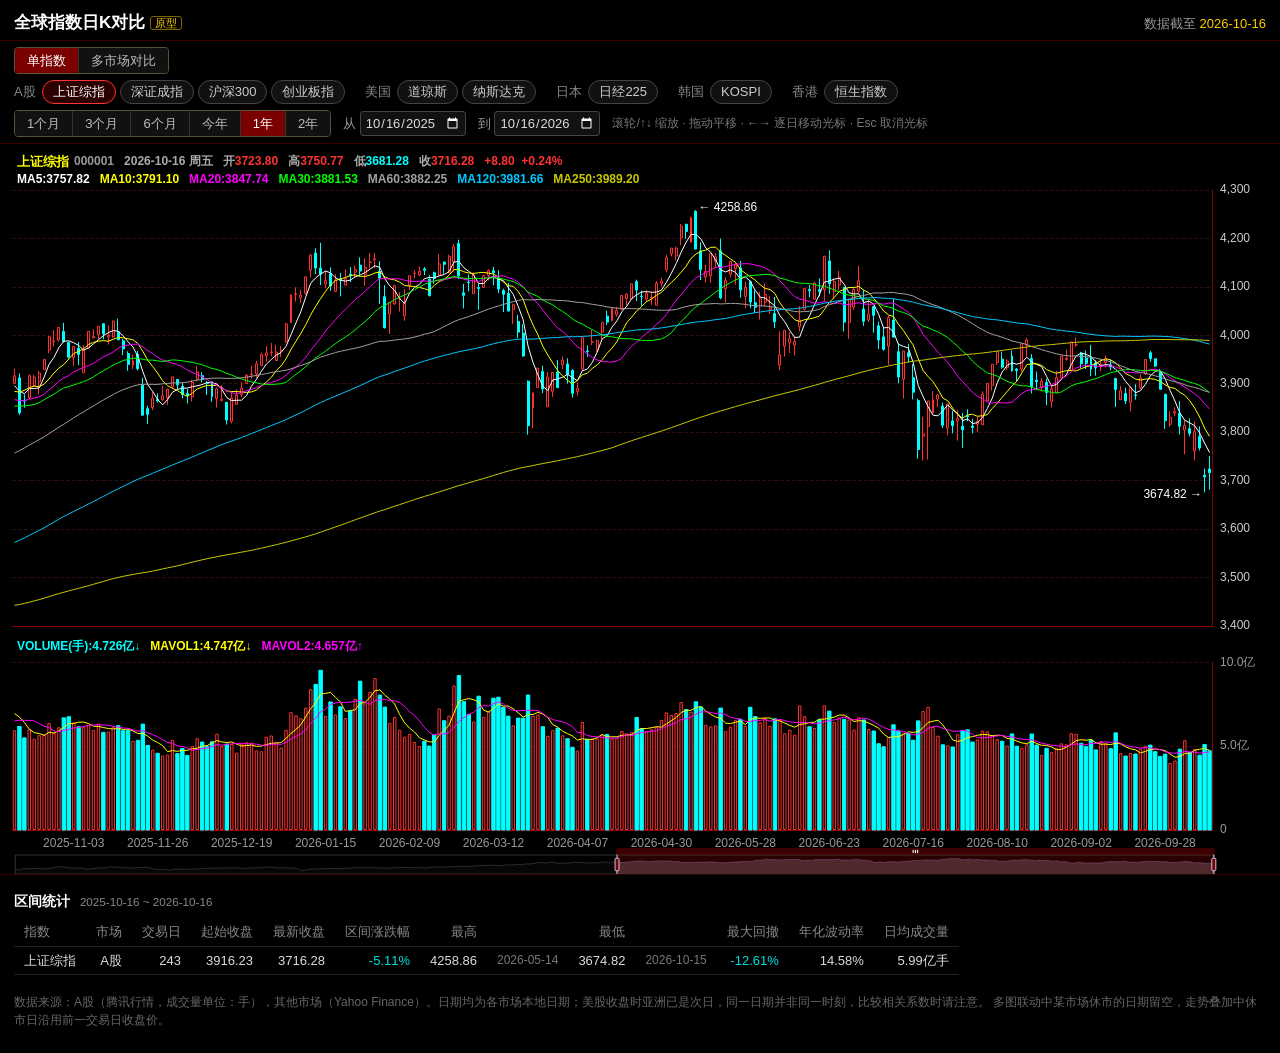
==== public/index.html @ f6ef4896 "全球指数日K对比原型" ====
<!doctype html>
<html lang="zh-CN">
<head>
<meta charset="utf-8">
<meta name="viewport" content="width=device-width, initial-scale=1">
<title>全球指数日K对比</title>
<link rel="stylesheet" href="style.css">
</head>
<body>
<header class="top">
  <h1>全球指数日K对比 <span class="tag">原型</span></h1>
  <div class="updated">数据截至 <b id="updated">-</b></div>
</header>

<section class="toolbar">
  <div class="row">
    <div class="seg" id="modeSeg">
      <button data-mode="single">单指数</button>
      <button data-mode="compare">多市场对比</button>
    </div>
    <div class="seg" id="viewSeg">
      <button data-view="grid">多图联动</button>
      <button data-view="overlay">走势叠加</button>
    </div>
    <span class="hint" id="pickHint"></span>
  </div>
  <div class="row" id="chips"></div>
  <div class="row">
    <div class="seg" id="presetSeg"></div>
    <label class="date">从 <input type="date" id="from"></label>
    <label class="date">到 <input type="date" id="to"></label>
    <span class="hint">滚轮/↑↓ 缩放 · 拖动平移 · ←→ 逐日移动光标 · Esc 取消光标</span>
  </div>
</section>

<main id="charts"></main>

<section class="panel" id="statsPanel">
  <h2>区间统计 <small id="statsRange"></small></h2>
  <div class="scroll"><table id="stats"></table></div>
  <div id="corrWrap">
    <h2>日收益率相关系数</h2>
    <div class="scroll"><table id="corr"></table></div>
  </div>
</section>

<footer class="note">
  数据来源：A股（腾讯行情，成交量单位：手），其他市场（Yahoo Finance）。日期均为各市场本地日期；美股收盘时亚洲已是次日，同一日期并非同一时刻，比较相关系数时请注意。
  多图联动中某市场休市的日期留空，走势叠加中休市日沿用前一交易日收盘价。
</footer>

<div id="toast"></div>
<script src="echarts.min.js"></script>
<script src="app.js"></script>
</body>
</html>
---- public/style.css ----
* { box-sizing: border-box; }
html, body { margin: 0; background: #000; color: #ddd; font: 13px/1.5 -apple-system, "PingFang SC", "Microsoft YaHei", sans-serif; }
button, input { font: inherit; }

.top { display: flex; align-items: baseline; justify-content: space-between; padding: 10px 14px 4px; border-bottom: 1px solid #3a0000; }
.top h1 { margin: 0; font-size: 17px; color: #fff; font-weight: 600; }
.tag { font-size: 11px; color: #ffcc00; border: 1px solid #806600; border-radius: 3px; padding: 0 4px; vertical-align: middle; font-weight: normal; }
.updated { color: #999; }
.updated b { color: #ffcc00; font-weight: normal; }

.toolbar { padding: 6px 14px; border-bottom: 1px solid #3a0000; display: flex; flex-direction: column; gap: 6px; }
.row { display: flex; flex-wrap: wrap; align-items: center; gap: 8px 12px; }
.hint { color: #777; font-size: 12px; }

.seg { display: inline-flex; border: 1px solid #553; border-radius: 4px; overflow: hidden; }
.seg button { background: #111; color: #bbb; border: 0; border-right: 1px solid #333; padding: 3px 12px; cursor: pointer; }
.seg button:last-child { border-right: 0; }
.seg button:hover { color: #fff; }
.seg button.on { background: #7a0000; color: #fff; }
.seg[hidden] { display: none; }

.group { display: inline-flex; align-items: center; gap: 4px; margin-right: 8px; }
.group > span { color: #888; margin-right: 2px; }
.chip { background: #111; color: #ccc; border: 1px solid #444; border-radius: 12px; padding: 1px 10px; cursor: pointer; display: inline-flex; align-items: center; gap: 5px; }
.chip:hover { border-color: #888; color: #fff; }
.chip.on { border-color: #ff3232; color: #fff; background: #2a0000; }
.chip i { width: 8px; height: 8px; border-radius: 50%; display: none; }
.chip.on i { display: inline-block; }

.date { color: #999; }
.date input { background: #111; color: #ddd; border: 1px solid #444; border-radius: 3px; padding: 1px 4px; color-scheme: dark; }

#charts { padding: 0 4px; }
.chart { width: 100%; height: calc(100vh - 170px); min-height: 460px; }
.chart.compact { height: 340px; min-height: 0; border-bottom: 1px solid #3a0000; }
.chart.compact.last { height: 370px; }

.panel { padding: 8px 14px; border-top: 1px solid #3a0000; }
.panel h2 { font-size: 14px; color: #fff; margin: 8px 0 6px; font-weight: 600; }
.panel h2 small { color: #888; font-weight: normal; margin-left: 6px; }
.scroll { overflow-x: auto; }
table { border-collapse: collapse; white-space: nowrap; }
th, td { padding: 4px 10px; border-bottom: 1px solid #222; text-align: right; }
th { color: #888; font-weight: normal; }
td:first-child, th:first-child { text-align: left; }
td.up { color: #ff3232; } td.dn { color: #00e0e0; }
td.date { color: #777; font-size: 12px; }
#corr td { min-width: 70px; text-align: center; color: #fff; }

.note { color: #666; font-size: 12px; padding: 10px 14px 24px; }

#toast { position: fixed; left: 50%; top: 70px; transform: translateX(-50%); background: #7a0000; color: #fff; padding: 6px 16px; border-radius: 4px; opacity: 0; pointer-events: none; transition: opacity .2s; z-index: 10; }
#toast.show { opacity: 1; }

@media (max-width: 700px) {
  .top h1 { font-size: 15px; }
  .chart { height: 70vh; min-height: 380px; }
  .chart.compact { height: 300px; }
  .chart.compact.last { height: 330px; }
  .hint { display: none; }
}
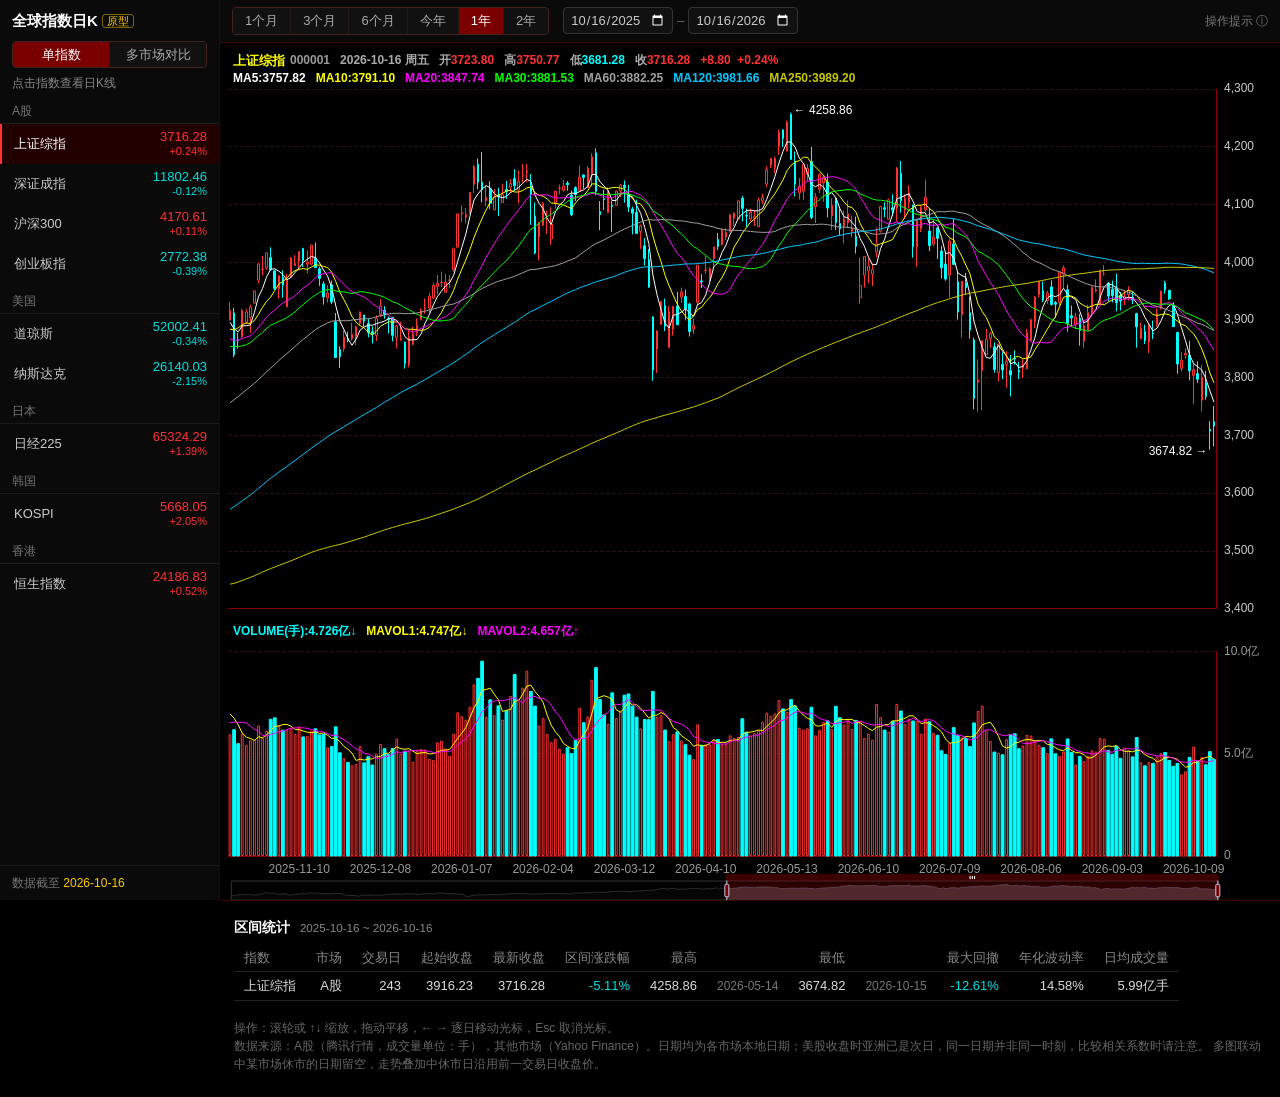
==== commit 5f386dcf: "布局优化：左侧指数列表 + 单行工具栏" ====
--- a/public/index.html
+++ b/public/index.html
@@ -7,47 +7,52 @@
 <link rel="stylesheet" href="style.css">
 </head>
 <body>
-<header class="top">
-  <h1>全球指数日K对比 <span class="tag">原型</span></h1>
-  <div class="updated">数据截至 <b id="updated">-</b></div>
-</header>
-
-<section class="toolbar">
-  <div class="row">
-    <div class="seg" id="modeSeg">
+<div class="app">
+  <aside class="side">
+    <div class="brand">全球指数日K <span class="tag">原型</span></div>
+    <div class="seg full" id="modeSeg">
       <button data-mode="single">单指数</button>
       <button data-mode="compare">多市场对比</button>
     </div>
-    <div class="seg" id="viewSeg">
-      <button data-view="grid">多图联动</button>
-      <button data-view="overlay">走势叠加</button>
-    </div>
-    <span class="hint" id="pickHint"></span>
+    <div class="pick" id="pickHint"></div>
+    <div id="list"></div>
+    <div class="updated">数据截至 <b id="updated">-</b></div>
+  </aside>
+
+  <div class="main">
+    <header class="bar">
+      <div class="seg" id="viewSeg">
+        <button data-view="grid">多图联动</button>
+        <button data-view="overlay">走势叠加</button>
+      </div>
+      <div class="seg" id="presetSeg"></div>
+      <div class="dates">
+        <input type="date" id="from" aria-label="开始日期">
+        <span>–</span>
+        <input type="date" id="to" aria-label="结束日期">
+      </div>
+      <span class="spacer"></span>
+      <span class="keys" title="滚轮 / ↑↓：缩放&#10;拖动：平移&#10;← →：逐日移动光标&#10;Esc：取消光标">操作提示 ⓘ</span>
+    </header>
+
+    <main id="charts"></main>
+
+    <section class="panel" id="statsPanel">
+      <h2>区间统计 <small id="statsRange"></small></h2>
+      <div class="scroll"><table id="stats"></table></div>
+      <div id="corrWrap">
+        <h2>日收益率相关系数</h2>
+        <div class="scroll"><table id="corr"></table></div>
+      </div>
+    </section>
+
+    <footer class="note">
+      操作：滚轮或 ↑↓ 缩放，拖动平移，← → 逐日移动光标，Esc 取消光标。<br>
+      数据来源：A股（腾讯行情，成交量单位：手），其他市场（Yahoo Finance）。日期均为各市场本地日期；美股收盘时亚洲已是次日，同一日期并非同一时刻，比较相关系数时请注意。
+      多图联动中某市场休市的日期留空，走势叠加中休市日沿用前一交易日收盘价。
+    </footer>
   </div>
-  <div class="row" id="chips"></div>
-  <div class="row">
-    <div class="seg" id="presetSeg"></div>
-    <label class="date">从 <input type="date" id="from"></label>
-    <label class="date">到 <input type="date" id="to"></label>
-    <span class="hint">滚轮/↑↓ 缩放 · 拖动平移 · ←→ 逐日移动光标 · Esc 取消光标</span>
-  </div>
-</section>
-
-<main id="charts"></main>
-
-<section class="panel" id="statsPanel">
-  <h2>区间统计 <small id="statsRange"></small></h2>
-  <div class="scroll"><table id="stats"></table></div>
-  <div id="corrWrap">
-    <h2>日收益率相关系数</h2>
-    <div class="scroll"><table id="corr"></table></div>
-  </div>
-</section>
-
-<footer class="note">
-  数据来源：A股（腾讯行情，成交量单位：手），其他市场（Yahoo Finance）。日期均为各市场本地日期；美股收盘时亚洲已是次日，同一日期并非同一时刻，比较相关系数时请注意。
-  多图联动中某市场休市的日期留空，走势叠加中休市日沿用前一交易日收盘价。
-</footer>
+</div>
 
 <div id="toast"></div>
 <script src="echarts.min.js"></script>
--- a/public/style.css
+++ b/public/style.css
@@ -2,39 +2,54 @@
 html, body { margin: 0; background: #000; color: #ddd; font: 13px/1.5 -apple-system, "PingFang SC", "Microsoft YaHei", sans-serif; }
 button, input { font: inherit; }
 
-.top { display: flex; align-items: baseline; justify-content: space-between; padding: 10px 14px 4px; border-bottom: 1px solid #3a0000; }
-.top h1 { margin: 0; font-size: 17px; color: #fff; font-weight: 600; }
-.tag { font-size: 11px; color: #ffcc00; border: 1px solid #806600; border-radius: 3px; padding: 0 4px; vertical-align: middle; font-weight: normal; }
-.updated { color: #999; }
+.app { display: flex; align-items: flex-start; }
+
+/* 左侧指数列表 */
+.side { position: sticky; top: 0; width: 220px; flex: none; height: 100vh; display: flex; flex-direction: column; background: #0a0a0a; border-right: 1px solid #3a0000; }
+.brand { padding: 10px 12px 8px; color: #fff; font-size: 15px; font-weight: 600; }
+.tag { font-size: 11px; color: #ffcc00; border: 1px solid #806600; border-radius: 3px; padding: 0 4px; font-weight: normal; vertical-align: 1px; }
+.seg.full { display: flex; margin: 0 12px; }
+.seg.full button { flex: 1; }
+.pick { padding: 6px 12px 2px; color: #888; font-size: 12px; min-height: 26px; }
+#list { flex: 1; overflow-y: auto; padding-bottom: 8px; }
+.mkt { padding: 8px 12px 3px; color: #777; font-size: 12px; border-bottom: 1px solid #1c1c1c; }
+.item { display: grid; grid-template-columns: 14px 1fr auto; column-gap: 8px; align-items: center; width: 100%; padding: 5px 12px 5px 10px; background: none; border: 0; border-left: 2px solid transparent; color: #ccc; text-align: left; cursor: pointer; }
+.item:hover { background: #161616; }
+.item.on { background: #220000; border-left-color: #ff3232; color: #fff; }
+.item .box { width: 12px; height: 12px; border: 1px solid #555; border-radius: 2px; }
+.item.on .box { border-color: transparent; }
+.item .nm { white-space: nowrap; overflow: hidden; text-overflow: ellipsis; }
+.item .px { text-align: right; font-variant-numeric: tabular-nums; line-height: 1.25; }
+.item .px small { display: block; font-size: 11px; }
+.single .item .box { display: none; }
+.single .item { grid-template-columns: 1fr auto; padding-left: 12px; }
+.up { color: #ff3232; } .dn { color: #00e0e0; }
+.updated { padding: 8px 12px; color: #777; font-size: 12px; border-top: 1px solid #1c1c1c; }
 .updated b { color: #ffcc00; font-weight: normal; }
 
-.toolbar { padding: 6px 14px; border-bottom: 1px solid #3a0000; display: flex; flex-direction: column; gap: 6px; }
-.row { display: flex; flex-wrap: wrap; align-items: center; gap: 8px 12px; }
-.hint { color: #777; font-size: 12px; }
+/* 顶部工具栏 */
+.main { flex: 1; min-width: 0; }
+.bar { position: sticky; top: 0; z-index: 5; display: flex; flex-wrap: wrap; align-items: center; gap: 8px 14px; padding: 7px 12px; background: #0a0a0a; border-bottom: 1px solid #3a0000; }
+.spacer { flex: 1; }
+.keys { color: #777; font-size: 12px; cursor: help; white-space: nowrap; }
 
-.seg { display: inline-flex; border: 1px solid #553; border-radius: 4px; overflow: hidden; }
-.seg button { background: #111; color: #bbb; border: 0; border-right: 1px solid #333; padding: 3px 12px; cursor: pointer; }
+.seg { display: inline-flex; border: 1px solid #442222; border-radius: 4px; overflow: hidden; }
+.seg button { background: #111; color: #aaa; border: 0; border-right: 1px solid #2a1515; padding: 3px 12px; cursor: pointer; white-space: nowrap; }
 .seg button:last-child { border-right: 0; }
-.seg button:hover { color: #fff; }
+.seg button:hover { color: #fff; background: #1a1a1a; }
 .seg button.on { background: #7a0000; color: #fff; }
 .seg[hidden] { display: none; }
 
-.group { display: inline-flex; align-items: center; gap: 4px; margin-right: 8px; }
-.group > span { color: #888; margin-right: 2px; }
-.chip { background: #111; color: #ccc; border: 1px solid #444; border-radius: 12px; padding: 1px 10px; cursor: pointer; display: inline-flex; align-items: center; gap: 5px; }
-.chip:hover { border-color: #888; color: #fff; }
-.chip.on { border-color: #ff3232; color: #fff; background: #2a0000; }
-.chip i { width: 8px; height: 8px; border-radius: 50%; display: none; }
-.chip.on i { display: inline-block; }
+.dates { display: inline-flex; align-items: center; gap: 4px; color: #666; }
+.dates input { background: #111; color: #ccc; border: 1px solid #333; border-radius: 4px; padding: 2px 6px; color-scheme: dark; height: 27px; }
+.dates input:hover, .dates input:focus { border-color: #7a0000; outline: none; }
 
-.date { color: #999; }
-.date input { background: #111; color: #ddd; border: 1px solid #444; border-radius: 3px; padding: 1px 4px; color-scheme: dark; }
-
-#charts { padding: 0 4px; }
-.chart { width: 100%; height: calc(100vh - 170px); min-height: 460px; }
+/* 图表 */
+.chart { width: 100%; height: calc(100vh - 43px); min-height: 460px; }
 .chart.compact { height: 340px; min-height: 0; border-bottom: 1px solid #3a0000; }
 .chart.compact.last { height: 370px; }
 
+/* 统计 */
 .panel { padding: 8px 14px; border-top: 1px solid #3a0000; }
 .panel h2 { font-size: 14px; color: #fff; margin: 8px 0 6px; font-weight: 600; }
 .panel h2 small { color: #888; font-weight: normal; margin-left: 6px; }
@@ -43,19 +58,30 @@
 th, td { padding: 4px 10px; border-bottom: 1px solid #222; text-align: right; }
 th { color: #888; font-weight: normal; }
 td:first-child, th:first-child { text-align: left; }
-td.up { color: #ff3232; } td.dn { color: #00e0e0; }
 td.date { color: #777; font-size: 12px; }
 #corr td { min-width: 70px; text-align: center; color: #fff; }
 
 .note { color: #666; font-size: 12px; padding: 10px 14px 24px; }
 
-#toast { position: fixed; left: 50%; top: 70px; transform: translateX(-50%); background: #7a0000; color: #fff; padding: 6px 16px; border-radius: 4px; opacity: 0; pointer-events: none; transition: opacity .2s; z-index: 10; }
+#toast { position: fixed; left: 50%; top: 60px; transform: translateX(-50%); background: #7a0000; color: #fff; padding: 6px 16px; border-radius: 4px; opacity: 0; pointer-events: none; transition: opacity .2s; z-index: 10; }
 #toast.show { opacity: 1; }
 
-@media (max-width: 700px) {
-  .top h1 { font-size: 15px; }
+/* 手机：列表改为顶部横向滚动 */
+@media (max-width: 760px) {
+  .app { display: block; }
+  .side { position: static; width: auto; height: auto; border-right: 0; border-bottom: 1px solid #3a0000; }
+
+  .pick { min-height: 0; }
+  #list { display: flex; overflow-x: auto; overflow-y: hidden; gap: 6px; padding: 6px 12px 10px; }
+  .mkt { display: none; }
+  .item, .single .item { flex: none; width: auto; grid-template-columns: auto; border: 1px solid #333; border-radius: 4px; padding: 4px 10px; }
+  .item.on { border-color: #ff3232; }
+  .item .box { display: none; }
+  .item .px { text-align: left; }
+  .updated { display: none; }
+  .bar { position: static; }
+  .keys { display: none; }
   .chart { height: 70vh; min-height: 380px; }
   .chart.compact { height: 300px; }
   .chart.compact.last { height: 330px; }
-  .hint { display: none; }
 }
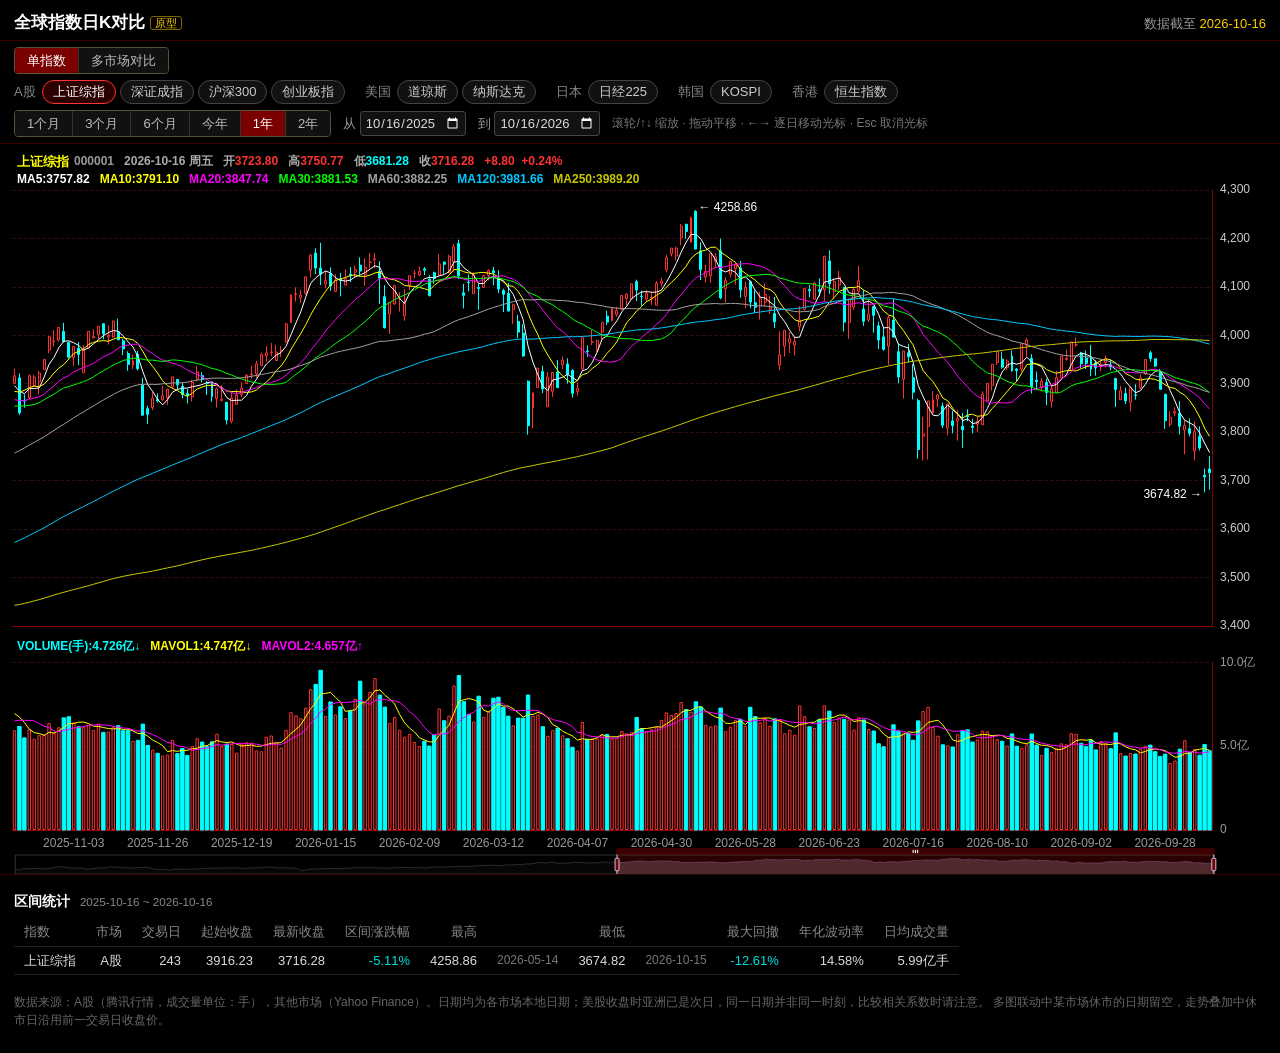
==== commit e4e12b0a: "Revert "布局优化：左侧指数列表 + 单行工具栏" This reverts commit 5f386dcff3a54df67d005277ad910eb7faea5391." ====
--- a/public/index.html
+++ b/public/index.html
@@ -7,52 +7,47 @@
 <link rel="stylesheet" href="style.css">
 </head>
 <body>
-<div class="app">
-  <aside class="side">
-    <div class="brand">全球指数日K <span class="tag">原型</span></div>
-    <div class="seg full" id="modeSeg">
+<header class="top">
+  <h1>全球指数日K对比 <span class="tag">原型</span></h1>
+  <div class="updated">数据截至 <b id="updated">-</b></div>
+</header>
+
+<section class="toolbar">
+  <div class="row">
+    <div class="seg" id="modeSeg">
       <button data-mode="single">单指数</button>
       <button data-mode="compare">多市场对比</button>
     </div>
-    <div class="pick" id="pickHint"></div>
-    <div id="list"></div>
-    <div class="updated">数据截至 <b id="updated">-</b></div>
-  </aside>
+    <div class="seg" id="viewSeg">
+      <button data-view="grid">多图联动</button>
+      <button data-view="overlay">走势叠加</button>
+    </div>
+    <span class="hint" id="pickHint"></span>
+  </div>
+  <div class="row" id="chips"></div>
+  <div class="row">
+    <div class="seg" id="presetSeg"></div>
+    <label class="date">从 <input type="date" id="from"></label>
+    <label class="date">到 <input type="date" id="to"></label>
+    <span class="hint">滚轮/↑↓ 缩放 · 拖动平移 · ←→ 逐日移动光标 · Esc 取消光标</span>
+  </div>
+</section>
 
-  <div class="main">
-    <header class="bar">
-      <div class="seg" id="viewSeg">
-        <button data-view="grid">多图联动</button>
-        <button data-view="overlay">走势叠加</button>
-      </div>
-      <div class="seg" id="presetSeg"></div>
-      <div class="dates">
-        <input type="date" id="from" aria-label="开始日期">
-        <span>–</span>
-        <input type="date" id="to" aria-label="结束日期">
-      </div>
-      <span class="spacer"></span>
-      <span class="keys" title="滚轮 / ↑↓：缩放&#10;拖动：平移&#10;← →：逐日移动光标&#10;Esc：取消光标">操作提示 ⓘ</span>
-    </header>
+<main id="charts"></main>
 
-    <main id="charts"></main>
+<section class="panel" id="statsPanel">
+  <h2>区间统计 <small id="statsRange"></small></h2>
+  <div class="scroll"><table id="stats"></table></div>
+  <div id="corrWrap">
+    <h2>日收益率相关系数</h2>
+    <div class="scroll"><table id="corr"></table></div>
+  </div>
+</section>
 
-    <section class="panel" id="statsPanel">
-      <h2>区间统计 <small id="statsRange"></small></h2>
-      <div class="scroll"><table id="stats"></table></div>
-      <div id="corrWrap">
-        <h2>日收益率相关系数</h2>
-        <div class="scroll"><table id="corr"></table></div>
-      </div>
-    </section>
-
-    <footer class="note">
-      操作：滚轮或 ↑↓ 缩放，拖动平移，← → 逐日移动光标，Esc 取消光标。<br>
-      数据来源：A股（腾讯行情，成交量单位：手），其他市场（Yahoo Finance）。日期均为各市场本地日期；美股收盘时亚洲已是次日，同一日期并非同一时刻，比较相关系数时请注意。
-      多图联动中某市场休市的日期留空，走势叠加中休市日沿用前一交易日收盘价。
-    </footer>
-  </div>
-</div>
+<footer class="note">
+  数据来源：A股（腾讯行情，成交量单位：手），其他市场（Yahoo Finance）。日期均为各市场本地日期；美股收盘时亚洲已是次日，同一日期并非同一时刻，比较相关系数时请注意。
+  多图联动中某市场休市的日期留空，走势叠加中休市日沿用前一交易日收盘价。
+</footer>
 
 <div id="toast"></div>
 <script src="echarts.min.js"></script>
--- a/public/style.css
+++ b/public/style.css
@@ -2,54 +2,39 @@
 html, body { margin: 0; background: #000; color: #ddd; font: 13px/1.5 -apple-system, "PingFang SC", "Microsoft YaHei", sans-serif; }
 button, input { font: inherit; }
 
-.app { display: flex; align-items: flex-start; }
-
-/* 左侧指数列表 */
-.side { position: sticky; top: 0; width: 220px; flex: none; height: 100vh; display: flex; flex-direction: column; background: #0a0a0a; border-right: 1px solid #3a0000; }
-.brand { padding: 10px 12px 8px; color: #fff; font-size: 15px; font-weight: 600; }
-.tag { font-size: 11px; color: #ffcc00; border: 1px solid #806600; border-radius: 3px; padding: 0 4px; font-weight: normal; vertical-align: 1px; }
-.seg.full { display: flex; margin: 0 12px; }
-.seg.full button { flex: 1; }
-.pick { padding: 6px 12px 2px; color: #888; font-size: 12px; min-height: 26px; }
-#list { flex: 1; overflow-y: auto; padding-bottom: 8px; }
-.mkt { padding: 8px 12px 3px; color: #777; font-size: 12px; border-bottom: 1px solid #1c1c1c; }
-.item { display: grid; grid-template-columns: 14px 1fr auto; column-gap: 8px; align-items: center; width: 100%; padding: 5px 12px 5px 10px; background: none; border: 0; border-left: 2px solid transparent; color: #ccc; text-align: left; cursor: pointer; }
-.item:hover { background: #161616; }
-.item.on { background: #220000; border-left-color: #ff3232; color: #fff; }
-.item .box { width: 12px; height: 12px; border: 1px solid #555; border-radius: 2px; }
-.item.on .box { border-color: transparent; }
-.item .nm { white-space: nowrap; overflow: hidden; text-overflow: ellipsis; }
-.item .px { text-align: right; font-variant-numeric: tabular-nums; line-height: 1.25; }
-.item .px small { display: block; font-size: 11px; }
-.single .item .box { display: none; }
-.single .item { grid-template-columns: 1fr auto; padding-left: 12px; }
-.up { color: #ff3232; } .dn { color: #00e0e0; }
-.updated { padding: 8px 12px; color: #777; font-size: 12px; border-top: 1px solid #1c1c1c; }
+.top { display: flex; align-items: baseline; justify-content: space-between; padding: 10px 14px 4px; border-bottom: 1px solid #3a0000; }
+.top h1 { margin: 0; font-size: 17px; color: #fff; font-weight: 600; }
+.tag { font-size: 11px; color: #ffcc00; border: 1px solid #806600; border-radius: 3px; padding: 0 4px; vertical-align: middle; font-weight: normal; }
+.updated { color: #999; }
 .updated b { color: #ffcc00; font-weight: normal; }
 
-/* 顶部工具栏 */
-.main { flex: 1; min-width: 0; }
-.bar { position: sticky; top: 0; z-index: 5; display: flex; flex-wrap: wrap; align-items: center; gap: 8px 14px; padding: 7px 12px; background: #0a0a0a; border-bottom: 1px solid #3a0000; }
-.spacer { flex: 1; }
-.keys { color: #777; font-size: 12px; cursor: help; white-space: nowrap; }
+.toolbar { padding: 6px 14px; border-bottom: 1px solid #3a0000; display: flex; flex-direction: column; gap: 6px; }
+.row { display: flex; flex-wrap: wrap; align-items: center; gap: 8px 12px; }
+.hint { color: #777; font-size: 12px; }
 
-.seg { display: inline-flex; border: 1px solid #442222; border-radius: 4px; overflow: hidden; }
-.seg button { background: #111; color: #aaa; border: 0; border-right: 1px solid #2a1515; padding: 3px 12px; cursor: pointer; white-space: nowrap; }
+.seg { display: inline-flex; border: 1px solid #553; border-radius: 4px; overflow: hidden; }
+.seg button { background: #111; color: #bbb; border: 0; border-right: 1px solid #333; padding: 3px 12px; cursor: pointer; }
 .seg button:last-child { border-right: 0; }
-.seg button:hover { color: #fff; background: #1a1a1a; }
+.seg button:hover { color: #fff; }
 .seg button.on { background: #7a0000; color: #fff; }
 .seg[hidden] { display: none; }
 
-.dates { display: inline-flex; align-items: center; gap: 4px; color: #666; }
-.dates input { background: #111; color: #ccc; border: 1px solid #333; border-radius: 4px; padding: 2px 6px; color-scheme: dark; height: 27px; }
-.dates input:hover, .dates input:focus { border-color: #7a0000; outline: none; }
+.group { display: inline-flex; align-items: center; gap: 4px; margin-right: 8px; }
+.group > span { color: #888; margin-right: 2px; }
+.chip { background: #111; color: #ccc; border: 1px solid #444; border-radius: 12px; padding: 1px 10px; cursor: pointer; display: inline-flex; align-items: center; gap: 5px; }
+.chip:hover { border-color: #888; color: #fff; }
+.chip.on { border-color: #ff3232; color: #fff; background: #2a0000; }
+.chip i { width: 8px; height: 8px; border-radius: 50%; display: none; }
+.chip.on i { display: inline-block; }
 
-/* 图表 */
-.chart { width: 100%; height: calc(100vh - 43px); min-height: 460px; }
+.date { color: #999; }
+.date input { background: #111; color: #ddd; border: 1px solid #444; border-radius: 3px; padding: 1px 4px; color-scheme: dark; }
+
+#charts { padding: 0 4px; }
+.chart { width: 100%; height: calc(100vh - 170px); min-height: 460px; }
 .chart.compact { height: 340px; min-height: 0; border-bottom: 1px solid #3a0000; }
 .chart.compact.last { height: 370px; }
 
-/* 统计 */
 .panel { padding: 8px 14px; border-top: 1px solid #3a0000; }
 .panel h2 { font-size: 14px; color: #fff; margin: 8px 0 6px; font-weight: 600; }
 .panel h2 small { color: #888; font-weight: normal; margin-left: 6px; }
@@ -58,30 +43,19 @@
 th, td { padding: 4px 10px; border-bottom: 1px solid #222; text-align: right; }
 th { color: #888; font-weight: normal; }
 td:first-child, th:first-child { text-align: left; }
+td.up { color: #ff3232; } td.dn { color: #00e0e0; }
 td.date { color: #777; font-size: 12px; }
 #corr td { min-width: 70px; text-align: center; color: #fff; }
 
 .note { color: #666; font-size: 12px; padding: 10px 14px 24px; }
 
-#toast { position: fixed; left: 50%; top: 60px; transform: translateX(-50%); background: #7a0000; color: #fff; padding: 6px 16px; border-radius: 4px; opacity: 0; pointer-events: none; transition: opacity .2s; z-index: 10; }
+#toast { position: fixed; left: 50%; top: 70px; transform: translateX(-50%); background: #7a0000; color: #fff; padding: 6px 16px; border-radius: 4px; opacity: 0; pointer-events: none; transition: opacity .2s; z-index: 10; }
 #toast.show { opacity: 1; }
 
-/* 手机：列表改为顶部横向滚动 */
-@media (max-width: 760px) {
-  .app { display: block; }
-  .side { position: static; width: auto; height: auto; border-right: 0; border-bottom: 1px solid #3a0000; }
-
-  .pick { min-height: 0; }
-  #list { display: flex; overflow-x: auto; overflow-y: hidden; gap: 6px; padding: 6px 12px 10px; }
-  .mkt { display: none; }
-  .item, .single .item { flex: none; width: auto; grid-template-columns: auto; border: 1px solid #333; border-radius: 4px; padding: 4px 10px; }
-  .item.on { border-color: #ff3232; }
-  .item .box { display: none; }
-  .item .px { text-align: left; }
-  .updated { display: none; }
-  .bar { position: static; }
-  .keys { display: none; }
+@media (max-width: 700px) {
+  .top h1 { font-size: 15px; }
   .chart { height: 70vh; min-height: 380px; }
   .chart.compact { height: 300px; }
   .chart.compact.last { height: 330px; }
+  .hint { display: none; }
 }
